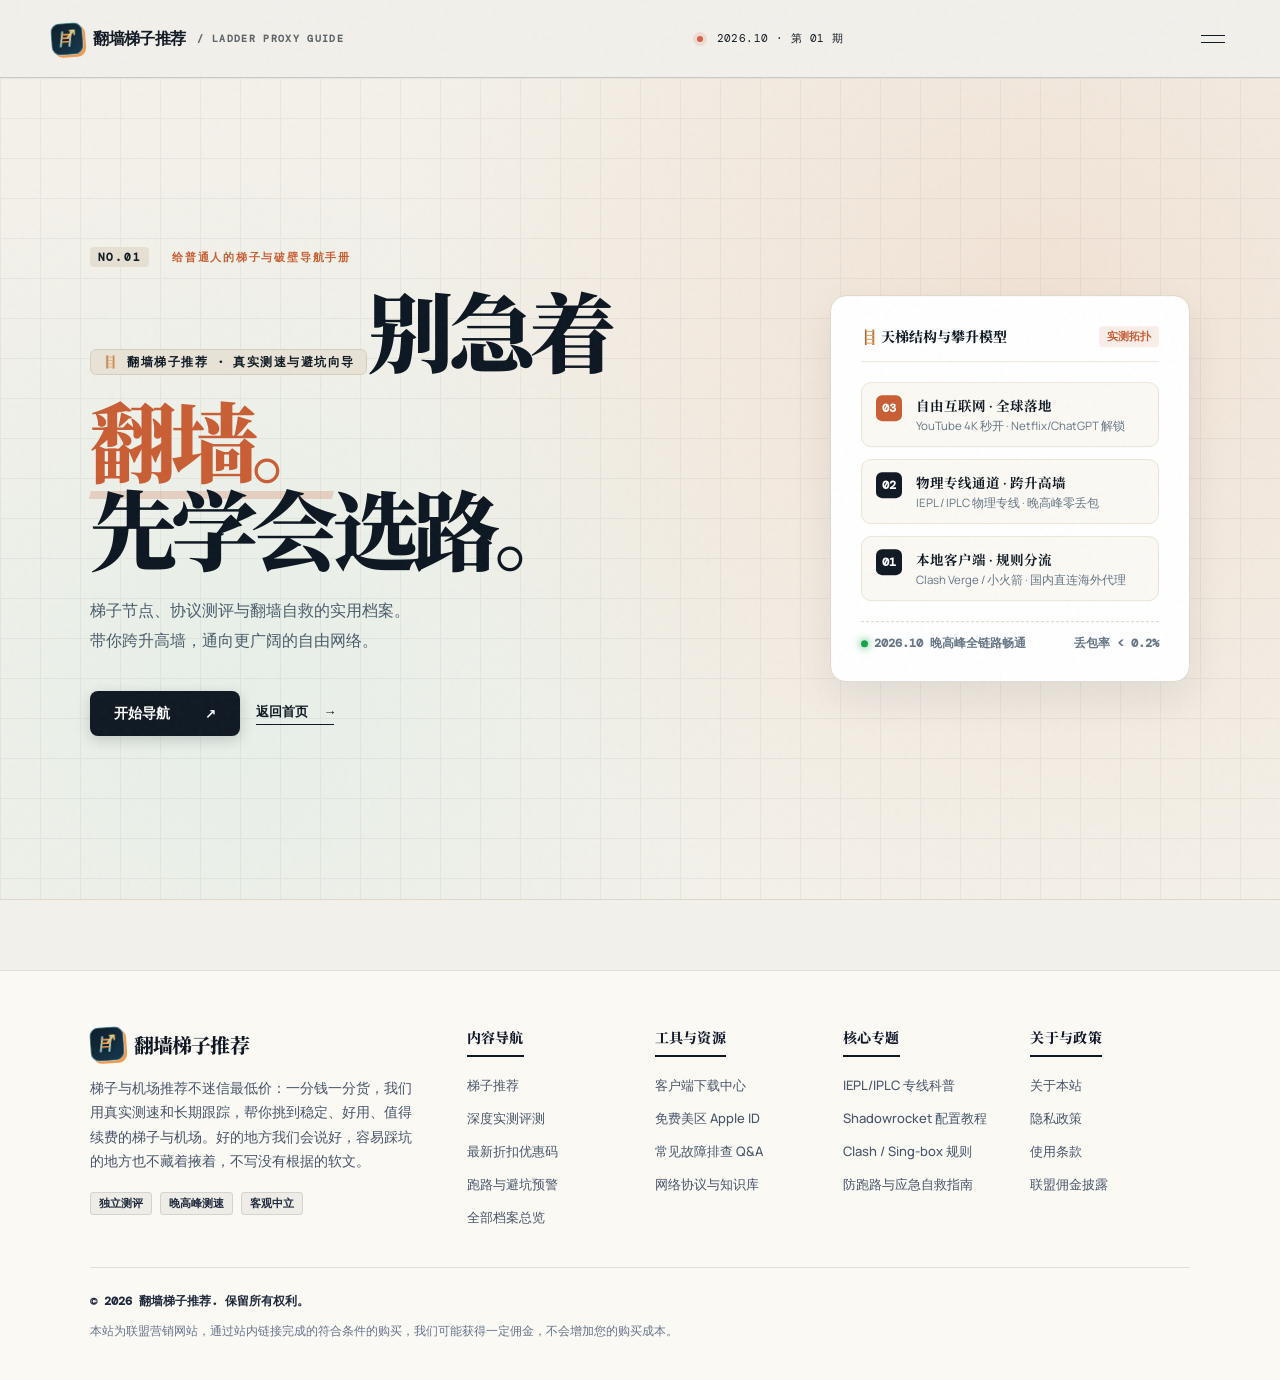
==== index.html @ b4c8fcf7 "feat: 初始化代码并配置域名fqtizituijian.com的robots与sitemap爬虫文件" ====
<!doctype html>
<html lang="zh-CN">
<head>
  <meta charset="UTF-8" />
  <meta name="viewport" content="width=device-width, initial-scale=1.0" />
  <title>2026翻墙梯子推荐 | 最新超稳定科学上网机场工具导航（实时更新）</title>
  <meta name="description" content="面向中文用户的翻墙梯子推荐、网络协议与科学上网工具导航。坚持100%晚高峰实测，提供稳定机场推荐天梯榜、独家7折优惠券、客户端下载与免费美区Apple ID。" />
  <meta name="robots" content="index, follow, max-image-preview:large, max-snippet:-1, max-video-preview:-1" />
  <link rel="canonical" href="https://fqtizituijian.com/" />
  <!-- Open Graph / 社交与爬虫元数据 -->
  <meta property="og:type" content="website" />
  <meta property="og:site_name" content="翻墙梯子推荐" />
  <meta property="og:url" content="https://fqtizituijian.com/" />
  <meta property="og:title" content="2026翻墙梯子推荐 | 最新超稳定科学上网机场工具导航" />
  <meta property="og:description" content="面向中文用户的翻墙梯子推荐、网络协议与科学上网工具导航。100%晚高峰实测，杜绝跑路陷阱。" />
  <meta property="og:image" content="https://fqtizituijian.com/apple-touch-icon.png" />
  <meta name="twitter:card" content="summary" />
  <meta name="twitter:title" content="2026翻墙梯子推荐 | 最新超稳定科学上网机场工具导航" />
  <meta name="twitter:description" content="面向中文用户的翻墙梯子推荐、网络协议与科学上网工具导航。100%晚高峰实测，杜绝跑路陷阱。" />
  <link rel="icon" type="image/x-icon" href="favicon.ico">
  <link rel="icon" type="image/png" sizes="32x32" href="favicon-32x32.png">
  <link rel="icon" type="image/png" sizes="16x16" href="favicon-16x16.png">
  <link rel="icon" type="image/svg+xml" href="favicon.svg">
  <link rel="apple-touch-icon" sizes="180x180" href="apple-touch-icon.png">
  <link rel="preconnect" href="https://fonts.googleapis.com">
  <link rel="preconnect" href="https://fonts.gstatic.com" crossorigin>
  <link href="https://fonts.googleapis.com/css2?family=DM+Mono:wght@400;500&family=Manrope:wght@400;500;600;700;800&family=Noto+Serif+SC:wght@500;600;700;900&display=swap" rel="stylesheet">
  <link rel="stylesheet" href="styles.css" />
  <script type="application/ld+json">
  {
    "@context": "https://schema.org",
    "@type": "WebSite",
    "name": "翻墙梯子推荐",
    "url": "https://fqtizituijian.com/",
    "description": "面向中文用户的翻墙梯子推荐、网络协议与科学上网工具导航。",
    "inLanguage": "zh-CN"
  }
  </script>
</head>
<body class="entry-only">
  <div class="noise"></div>
  <header class="site-header">
    <a class="brand" href="#top" aria-label="翻墙梯子推荐首页"><span class="brand-mark" aria-hidden="true"><svg class="brand-ladder-icon" viewBox="0 0 28 28" fill="none" xmlns="http://www.w3.org/2000/svg"><path d="M8.5 5L5.5 23" stroke="#9de9e0" stroke-width="2.2" stroke-linecap="round"/><path d="M19.5 5L16.5 23" stroke="#9de9e0" stroke-width="2.2" stroke-linecap="round"/><path d="M8 8.5H19" stroke="#f09a54" stroke-width="2.2" stroke-linecap="round"/><path d="M7.2 13H18.2" stroke="#f09a54" stroke-width="2.2" stroke-linecap="round"/><path d="M6.4 17.5H17.4" stroke="#f09a54" stroke-width="2.2" stroke-linecap="round"/><path d="M18 3.5H23.5V9" stroke="#f4d17b" stroke-width="2" stroke-linecap="round" stroke-linejoin="round"/><path d="M23.5 3.5L15 12" stroke="#f4d17b" stroke-width="2" stroke-linecap="round"/></svg></span><span>翻墙梯子推荐</span><small>/ LADDER PROXY GUIDE</small></a>
    <div class="header-meta"><span class="live-dot"></span> 2026.10 · 第 01 期</div>
    <button class="menu-btn" aria-label="打开菜单"><span></span><span></span></button>
  </header>

  <main id="top">
    <section class="hero section-pad">
      <div class="hero-copy">
        <p class="eyebrow"><span>NO.01</span> 给普通人的梯子与破壁导航手册</p>
        <h1>别急着<br><em>翻墙。</em><br>先学会选路。</h1>
        <p class="hero-intro">梯子节点、协议测评与翻墙自救的实用档案。<br>带你跨升高墙，通向更广阔的自由网络。</p>
        <div class="hero-actions"><a class="button button-primary" href="./nav.html">开始导航 <span>↗</span></a><a class="text-link" href="./index.html">返回首页 <span>→</span></a></div>
      </div>
      <div class="hero-ladder-panel" aria-label="梯子攀升层级模型">
        <div class="ladder-panel-header">
          <div class="ladder-panel-title">
            <span>🪜 天梯结构与攀升模型</span>
          </div>
          <span class="ladder-panel-tag">实测拓扑</span>
        </div>
        <div class="ladder-steps-list">
          <div class="ladder-step-item">
            <span class="ladder-step-level">03</span>
            <div class="ladder-step-content">
              <strong>自由互联网 · 全球落地</strong>
              <span>YouTube 4K 秒开 · Netflix/ChatGPT 解锁</span>
            </div>
          </div>
          <div class="ladder-step-item">
            <span class="ladder-step-level">02</span>
            <div class="ladder-step-content">
              <strong>物理专线通道 · 跨升高墙</strong>
              <span>IEPL / IPLC 物理专线 · 晚高峰零丢包</span>
            </div>
          </div>
          <div class="ladder-step-item">
            <span class="ladder-step-level">01</span>
            <div class="ladder-step-content">
              <strong>本地客户端 · 规则分流</strong>
              <span>Clash Verge / 小火箭 · 国内直连海外代理</span>
            </div>
          </div>
        </div>
        <div class="ladder-panel-foot">
          <div><span class="ladder-status-dot"></span>2026.10 晚高峰全链路畅通</div>
          <span>丢包率 &lt; 0.2%</span>
        </div>
      </div>
      <div class="scroll-cue"><span></span> 向下探索</div>
    </section>

    <section class="ticker"><div>机场测评 <b>✳</b> 协议拆解 <b>✳</b> 跑路预警 <b>✳</b> 苹果账号 <b>✳</b> 真实体验优先 <b>✳</b> </div></section>

    <section class="section-pad manifesto" id="manifesto"><div class="section-kicker">/ EDITOR'S NOTE</div><div class="manifesto-grid"><h2>网络世界很大，<br><span>但选择不该靠运气。</span></h2><div><p>这是一个写给普通人的机场与网络工具导航站。我们不贩卖焦虑，也不把“能打开”当成全部答案。</p><p>从晚高峰速度，到流媒体解锁；从付款风险，到服务商的跑路前兆——我们把每一个影响体验的细节，做成你看得懂的判断依据。</p><a class="arrow-link" href="#nav">查看全部栏目 <span>↘</span></a></div></div></section>

    <section class="section-pad nav-section" id="nav"><div class="section-kicker">/ EXPLORE THE FIELD</div><div class="section-heading"><h2>从这里，<br><em>找到你的路。</em></h2><span class="heading-note">六个入口，覆盖从入门到进阶的全部场景。</span></div>
      <div class="nav-grid">
        <a class="nav-card featured" href="airport-recommend.html"><div class="card-top"><span>01 / START HERE</span><span>↗</span></div><h3>梯子<br><strong>推荐</strong></h3><p>把价格、线路、稳定性放在同一张桌上比较。</p><div class="card-foot">本月更新 · 12 家实测</div></a>
        <a class="nav-card orange" href="airport-coupons.html"><div class="card-top"><span>02 / SAVE MONEY</span><span>↗</span></div><h3>机场<br><strong>优惠券</strong></h3><p>新客折扣、长期套餐与限时活动。</p><div class="card-foot">本周新增 · 08 条</div></a>
        <a class="nav-card dark" href="risk-alerts.html"><div class="card-top"><span>03 / WATCH OUT</span><span>↗</span></div><h3>跑路<br><strong>预警</strong></h3><p>防跑路法则、突发应急自救与避坑问答。</p><div class="card-foot">防坑与应急SOP · 18 篇</div></a>
        <a class="nav-card pale" href="knowledge.html"><div class="card-top"><span>04 / KNOWLEDGE</span><span>↗</span></div><h3>知识<br><strong>百科</strong></h3><p>协议解析、SEO/GEO前沿大模型与全球拓扑。</p><div class="card-foot">协议与GEO智库 · 50 篇</div></a>
        <a class="nav-card slim" href="faq.html"><div class="card-top"><span>05 / HELP DESK</span><span>↗</span></div><h3>问题<br><strong>解答</strong></h3><p>连不上、很慢、怎么选客户端？</p><div class="card-foot">常见问题 · 24 条</div></a>
        <a class="nav-card slim green" href="clients.html"><div class="card-top"><span>06 / TOOLKIT</span><span>↗</span></div><h3>客户端下载</h3><p>各平台客户端、配置与使用说明。</p><div class="card-foot">Windows · macOS · iOS · Android</div></a>
        <a class="nav-card slim lavender" href="apple-account.html"><div class="card-top"><span>07 / APPLE ID</span><span>↗</span></div><h3>免费苹果<br><strong>Apple 账号</strong></h3><p>用于下载小火箭等客户端的美区共享凭证。</p><div class="card-foot">10组美区共享 · 登录与下载SOP</div></a>
      </div>
    </section>

    <section class="section-pad quote"><div class="quote-mark">“</div><blockquote>好用的机场不是越贵越好，<br>而是<strong>在你需要的时候，刚好在线。</strong></blockquote><div class="quote-by">— 翻墙梯子推荐编辑部</div></section>
  </main>
  <footer class="site-mega-footer section-pad">
    <div class="footer-top-grid">
      <div class="footer-brand-col">
        <div class="footer-brand">
          <span class="brand-mark" aria-hidden="true"><svg class="brand-ladder-icon" viewBox="0 0 28 28" fill="none" xmlns="http://www.w3.org/2000/svg"><path d="M8.5 5L5.5 23" stroke="#9de9e0" stroke-width="2.2" stroke-linecap="round"/><path d="M19.5 5L16.5 23" stroke="#9de9e0" stroke-width="2.2" stroke-linecap="round"/><path d="M8 8.5H19" stroke="#f09a54" stroke-width="2.2" stroke-linecap="round"/><path d="M7.2 13H18.2" stroke="#f09a54" stroke-width="2.2" stroke-linecap="round"/><path d="M6.4 17.5H17.4" stroke="#f09a54" stroke-width="2.2" stroke-linecap="round"/><path d="M18 3.5H23.5V9" stroke="#f4d17b" stroke-width="2" stroke-linecap="round" stroke-linejoin="round"/><path d="M23.5 3.5L15 12" stroke="#f4d17b" stroke-width="2" stroke-linecap="round"/></svg></span>
          <span class="brand-text">翻墙梯子推荐</span>
        </div>
        <p class="footer-mission">
          梯子与机场推荐不迷信最低价：一分钱一分货，我们用真实测速和长期跟踪，帮你挑到稳定、好用、值得续费的梯子与机场。好的地方我们会说好，容易踩坑的地方也不藏着掖着，不写没有根据的软文。
        </p>
        <div class="footer-tags">
          <span class="ftag">独立测评</span>
          <span class="ftag">晚高峰测速</span>
          <span class="ftag">客观中立</span>
        </div>
      </div>

      <div class="footer-nav-cols">
        <div class="footer-nav-group">
          <h4>内容导航</h4>
          <ul>
            <li><a href="airport-recommend.html">梯子推荐</a></li>
            <li><a href="review.html">深度实测评测</a></li>
            <li><a href="airport-coupons.html">最新折扣优惠码</a></li>
            <li><a href="risk-alerts.html">跑路与避坑预警</a></li>
            <li><a href="nav.html">全部档案总览</a></li>
          </ul>
        </div>

        <div class="footer-nav-group">
          <h4>工具与资源</h4>
          <ul>
            <li><a href="clients.html">客户端下载中心</a></li>
            <li><a href="apple-account.html">免费美区 Apple ID</a></li>
            <li><a href="faq.html">常见故障排查 Q&A</a></li>
            <li><a href="knowledge.html">网络协议与知识库</a></li>
          </ul>
        </div>

        <div class="footer-nav-group">
          <h4>核心专题</h4>
          <ul>
            <li><a href="knowledge.html">IEPL/IPLC 专线科普</a></li>
            <li><a href="knowledge.html">Shadowrocket 配置教程</a></li>
            <li><a href="knowledge.html">Clash / Sing-box 规则</a></li>
            <li><a href="risk-alerts.html">防跑路与应急自救指南</a></li>
          </ul>
        </div>

        <div class="footer-nav-group">
          <h4>关于与政策</h4>
          <ul>
            <li><a href="javascript:void(0)" class="js-open-policy" data-policy="about">关于本站</a></li>
            <li><a href="javascript:void(0)" class="js-open-policy" data-policy="privacy">隐私政策</a></li>
            <li><a href="javascript:void(0)" class="js-open-policy" data-policy="terms">使用条款</a></li>
            <li><a href="javascript:void(0)" class="js-open-policy" data-policy="disclaimer">联盟佣金披露</a></li>
          </ul>
        </div>
      </div>
    </div>

    <div class="footer-bottom-bar">
      <div class="footer-copy">© 2026 翻墙梯子推荐. 保留所有权利。</div>
      <div class="footer-disclaimer">
        本站为联盟营销网站，通过站内链接完成的符合条件的购买，我们可能获得一定佣金，不会增加您的购买成本。
      </div>
    </div>
  </footer>
  <script src="app.js"></script><script src="interactive-cover.js"></script><script src="mega-footer.js"></script>
  <link rel="stylesheet" href="entry-only.css" />
  <link rel="stylesheet" href="motion.css" />
  <link rel="stylesheet" href="brand.css" />
  <link rel="stylesheet" href="interactive-cover.css" />
</body>
</html>
---- styles.css ----
:root{--ink:#101923;--paper:#f2f0eb;--cyan:#9de9e0;--orange:#f09a54;--line:rgba(16,25,35,.18)}*{box-sizing:border-box}html{scroll-behavior:smooth}body{margin:0;background:var(--paper);color:var(--ink);font-family:Manrope,system-ui,sans-serif}.noise{position:fixed;inset:0;pointer-events:none;opacity:.055;z-index:10;background-image:url("data:image/svg+xml,%3Csvg viewBox='0 0 180 180' xmlns='http://www.w3.org/2000/svg'%3E%3Cfilter id='n'%3E%3CfeTurbulence type='fractalNoise' baseFrequency='.9' numOctaves='4' stitchTiles='stitch'/%3E%3C/filter%3E%3Crect width='100%25' height='100%25' filter='url(%23n)' opacity='.55'/%3E%3C/svg%3E")}.section-pad{padding-left:clamp(24px,7vw,116px);padding-right:clamp(24px,7vw,116px)}.site-header{height:78px;display:flex;align-items:center;justify-content:space-between;padding:0 clamp(24px,4vw,64px);border-bottom:1px solid var(--line);position:relative;z-index:2}.brand{display:flex;align-items:baseline;gap:10px;color:var(--ink);text-decoration:none;font-weight:800;letter-spacing:-.04em}.brand-mark{display:grid;place-items:center;width:25px;height:25px;border-radius:50%;background:var(--ink);color:var(--cyan);font-size:16px;font-weight:400}.brand small{font-family:'DM Mono';font-size:9px;letter-spacing:.12em;opacity:.52;font-weight:400}.header-meta{font:11px 'DM Mono';letter-spacing:.04em}.live-dot{display:inline-block;width:6px;height:6px;background:#d65f45;border-radius:50%;margin-right:6px;box-shadow:0 0 0 4px #d65f4522}.menu-btn{background:none;border:0;width:32px;display:grid;gap:6px;padding:4px}.menu-btn span{height:1px;background:var(--ink);display:block}.hero{min-height:650px;height:calc(100vh - 78px);max-height:850px;display:flex;align-items:center;position:relative;overflow:hidden;background:radial-gradient(circle at 82% 28%, rgba(224, 126, 68, 0.12) 0%, rgba(244, 241, 234, 0) 55%), #f4f1ea;color:#0f1923;border-bottom:1.5px solid #ded8cb}#network-canvas,.hero-art{display:none!important}.hero:after{content:"";position:absolute;inset:0;opacity:.4;background:linear-gradient(90deg,#07111f 0%,transparent 48%),repeating-linear-gradient(135deg,transparent 0 90px,#1e5467 91px 92px,transparent 93px 180px)}.hero-copy{position:relative;z-index:1;max-width:610px}.eyebrow{font:11px 'DM Mono';letter-spacing:.13em;color:var(--cyan);text-transform:uppercase}.eyebrow span{margin-right:18px;color:#f4a45c}.hero h1{font:900 clamp(54px,8vw,112px)/.92 'Noto Serif SC',serif;letter-spacing:-.08em;margin:34px 0 28px}.hero h1 em{font-style:normal;color:var(--cyan);position:relative}.hero h1 em:after{content:"";height:8px;background:var(--orange);position:absolute;bottom:-2px;left:3px;right:0;z-index:-1;transform:skewX(-18deg)}.hero-intro{color:#a6b9c0;line-height:1.9;font-size:15px}.hero-actions{display:flex;gap:28px;align-items:center;margin-top:40px}.button{padding:14px 19px;text-decoration:none;font-weight:700;font-size:13px}.button-primary{background:var(--cyan);color:var(--ink)}.button-primary span{margin-left:22px}.text-link{color:#e5efeb;text-decoration:none;font-size:12px;border-bottom:1px solid #8da9ab;padding-bottom:4px}.text-link span{margin-left:10px}.hero-art{position:absolute;inset:0;z-index:0;opacity:.85}.orbit{position:absolute;border:1px solid rgba(157,233,224,.25);border-radius:50%;transform:rotate(-20deg)}.orbit-a{width:800px;height:390px;right:-60px;top:20%}.orbit-b{width:640px;height:270px;right:40px;top:34%;border-color:rgba(240,154,84,.28)}.route{position:absolute;height:1px;background:linear-gradient(90deg,transparent,var(--cyan));transform-origin:left}.route-a{width:500px;right:12%;top:42%;transform:rotate(-20deg)}.route-b{width:370px;right:4%;top:66%;transform:rotate(25deg)}.route-c{width:280px;right:27%;top:29%;transform:rotate(48deg);background:linear-gradient(90deg,transparent,var(--orange))}.node{position:absolute;width:8px;height:8px;border-radius:50%;background:var(--cyan);box-shadow:0 0 0 7px #9de9e033,0 0 22px #9de9e0}.n1{right:24%;top:32%}.n2{right:12%;top:61%;background:var(--orange);box-shadow:0 0 0 7px #f09a5433,0 0 22px #f09a54}.n3{right:43%;top:47%}.n4{right:31%;top:75%;width:4px;height:4px}.art-label{position:absolute;font:9px 'DM Mono';color:#9dbcc0;letter-spacing:.12em}.label-a{right:21%;top:24%}.label-b{right:10%;top:67%;color:var(--orange)}.compass{position:absolute;right:7%;top:21%;font:10px 'DM Mono';line-height:1.6;text-align:center;color:#85a8af}.compass i{font-style:normal;color:var(--orange)}.compass b{font-size:20px;font-weight:400}.scroll-cue{position:absolute;bottom:32px;left:clamp(24px,7vw,116px);font:10px 'DM Mono';color:#8da9ab;z-index:2;display:flex;align-items:center;gap:12px}.scroll-cue span{width:28px;height:1px;background:#8da9ab}.ticker{overflow:hidden;background:var(--orange);font:11px 'DM Mono';letter-spacing:.14em;white-space:nowrap}.ticker div{padding:13px 0;animation:marquee 24s linear infinite;width:max-content}.ticker b{margin:0 26px;color:var(--ink)}@keyframes marquee{to{transform:translateX(-50%)}}.manifesto{padding-top:120px;padding-bottom:130px}.section-kicker{font:10px 'DM Mono';letter-spacing:.16em;color:#657779;margin-bottom:34px}.manifesto-grid{display:grid;grid-template-columns:1.1fr .75fr;gap:12vw}.manifesto h2,.section-heading h2{font:600 clamp(37px,5vw,66px)/1.15 'Noto Serif SC';letter-spacing:-.07em;margin:0}.manifesto h2 span,.section-heading em{font-style:normal;color:#799799}.manifesto-grid p{line-height:1.9;color:#56666b;font-size:14px;margin:0 0 18px}.arrow-link{display:inline-block;margin-top:15px;color:var(--ink);font:700 12px 'DM Mono';text-decoration:none;border-bottom:1px solid var(--ink);padding-bottom:7px}.arrow-link span{margin-left:30px;color:#d16f3e}.nav-section{background:#e5e3dc;padding-top:100px;padding-bottom:120px}.section-heading{display:flex;align-items:flex-end;justify-content:space-between;margin-bottom:55px}.heading-note{font:12px 'DM Mono';color:#687477;padding-bottom:8px}.nav-grid{display:grid;grid-template-columns:repeat(6,1fr);gap:13px}.nav-card{min-height:295px;padding:22px 21px 20px;background:#c0ece5;text-decoration:none;color:var(--ink);display:flex;flex-direction:column;transition:transform .25s,box-shadow .25s}.nav-card:hover{transform:translateY(-6px);box-shadow:0 14px 30px #172e391c}.nav-card.featured{grid-column:span 2;background:#a9e4db}.nav-card.orange{grid-column:span 2;background:#f0a267}.nav-card.dark{grid-column:span 2;background:#142936;color:#e8f5f1}.nav-card.pale{grid-column:span 3;background:#f2eee7}.nav-card.slim{grid-column:span 1;min-height:270px}.nav-card.green{background:#c9dfbf}.nav-card.lavender{background:#cbc8df}.card-top{display:flex;justify-content:space-between;font:9px 'DM Mono';letter-spacing:.09em;opacity:.66}.nav-card h3{font:700 37px/.98 'Noto Serif SC';letter-spacing:-.09em;margin:37px 0 14px}.nav-card h3 strong{font-weight:900}.nav-card p{font-size:12px;line-height:1.7;max-width:190px;margin:0}.card-foot{font:10px 'DM Mono';margin-top:auto;opacity:.62}.quote{padding-top:130px;padding-bottom:120px;text-align:center;background:#101923;color:#eaf4ee}.quote-mark{font:100px/0.6 'Noto Serif SC';color:var(--orange);height:60px}.quote blockquote{font:600 clamp(30px,4.7vw,65px)/1.25 'Noto Serif SC';letter-spacing:-.07em;margin:30px 0}.quote blockquote strong{color:var(--cyan);font-weight:600}.quote-by{font:10px 'DM Mono';color:#89a0a3;letter-spacing:.12em}.site-footer{background:#101923;color:#819195;border-top:1px solid #36505b;display:flex;justify-content:space-between;align-items:center;padding-top:24px;padding-bottom:24px;font:10px 'DM Mono'}.site-footer .brand{color:#e7f0eb}.site-footer .brand small{display:none}@media(max-width:800px){.header-meta{display:none}.hero{height:720px;align-items:flex-start;padding-top:90px}.hero h1{font-size:65px}.hero-art{opacity:.4}.manifesto-grid,.section-heading{display:block}.heading-note{display:block;margin-top:20px}.nav-grid{grid-template-columns:repeat(2,1fr)}.nav-card,.nav-card.featured,.nav-card.orange,.nav-card.dark,.nav-card.pale,.nav-card.slim{grid-column:span 1;min-height:250px}.nav-card h3{font-size:31px}.site-footer{gap:15px;flex-wrap:wrap}}
---- entry-only.css ----
/* 入口页模式：隐藏截图 2 中的正文，仅保留可返回首页的封面 */
body.entry-only .ticker,
body.entry-only #manifesto,
body.entry-only #nav,
body.entry-only .quote,
body.entry-only .site-footer { display:none !important; }
body.entry-only .hero { min-height:calc(100vh - 78px); height:calc(100vh - 78px); }
body.entry-only .scroll-cue { display:none; }
---- motion.css ----
/* 封面动态层：轻微、持续，不影响文字阅读 */
.hero:after,.nav-cover:after{background-size:220px 220px;animation:fieldDrift 26s linear infinite}
.hero-art{animation:artFloat 12s ease-in-out infinite alternate}
.orbit-a{animation:orbitPulse 9s ease-in-out infinite alternate}
.orbit-b{animation:orbitPulse 13s ease-in-out infinite alternate-reverse}
.route-a{animation:routeSweep 8s ease-in-out infinite alternate}
.route-b{animation:routeSweep 11s ease-in-out infinite alternate-reverse}
.route-c{animation:routeSweep 7s ease-in-out infinite alternate}
.node{animation:nodeBreath 2.8s ease-in-out infinite}
.n2{animation-delay:.8s}.n3{animation-delay:1.5s}.n4{animation-delay:2.1s}
.compass{animation:compassFloat 6s ease-in-out infinite}
.hero h1{animation:titleIn .9s cubic-bezier(.2,.7,.2,1) both}
.hero-intro{animation:titleIn 1s .12s cubic-bezier(.2,.7,.2,1) both}
.hero-actions{animation:titleIn 1s .22s cubic-bezier(.2,.7,.2,1) both}
@keyframes fieldDrift{from{background-position:0 0}to{background-position:220px 110px}}
@keyframes artFloat{from{transform:translate3d(0,0,0) scale(1)}to{transform:translate3d(-12px,8px,0) scale(1.015)}}
@keyframes orbitPulse{from{transform:rotate(-20deg) scale(1);opacity:.45}to{transform:rotate(-14deg) scale(1.06);opacity:.9}}
@keyframes routeSweep{from{opacity:.35;filter:brightness(.8)}to{opacity:1;filter:brightness(1.5)}}
@keyframes nodeBreath{0%,100%{transform:scale(.78);opacity:.55}50%{transform:scale(1.35);opacity:1}}
@keyframes compassFloat{0%,100%{transform:translateY(0) rotate(0)}50%{transform:translateY(-8px) rotate(3deg)}}
@keyframes titleIn{from{opacity:0;transform:translateY(14px)}to{opacity:1;transform:translateY(0)}}
@media (prefers-reduced-motion:reduce){.hero:after,.nav-cover:after,.hero-art,.orbit-a,.orbit-b,.route-a,.route-b,.route-c,.node,.compass,.hero h1,.hero-intro,.hero-actions{animation:none!important}}
---- brand.css ----
/* ============================================================
   全新品牌标识系统 (Brand Logo & Ladder Mark)
   ============================================================ */
.brand {
  display: inline-flex !important;
  align-items: center !important;
  gap: 10px !important;
  text-decoration: none !important;
}

.brand-mark {
  display: inline-flex !important;
  align-items: center !important;
  justify-content: center !important;
  width: 32px !important;
  height: 32px !important;
  border-radius: 9px !important;
  background: linear-gradient(145deg, #0d1e2b 0%, #17384e 100%) !important;
  border: 1.2px solid rgba(157, 233, 224, 0.45) !important;
  box-shadow: 2.5px 2.5px 0 #f09a54 !important;
  transform: rotate(-4deg) !important;
  transition: all 0.25s cubic-bezier(0.16, 1, 0.3, 1) !important;
  flex-shrink: 0 !important;
  box-sizing: border-box !important;
  overflow: visible !important;
}

.brand:hover .brand-mark {
  transform: rotate(0deg) scale(1.08) !important;
  box-shadow: 3.5px 3.5px 0 var(--cyan) !important;
  border-color: var(--cyan) !important;
}

.brand-ladder-icon {
  display: block !important;
  width: 22px !important;
  height: 22px !important;
  filter: drop-shadow(0 1px 2px rgba(0,0,0,0.4)) !important;
}

.brand span:not(.brand-mark) {
  font-weight: 800 !important;
  letter-spacing: -0.04em !important;
  color: inherit !important;
}

.brand small {
  font-family: 'DM Mono', monospace !important;
  font-size: 9.5px !important;
  letter-spacing: 0.14em !important;
  opacity: 0.65 !important;
  font-weight: 600 !important;
  text-transform: uppercase !important;
  margin-left: 2px !important;
}

/* ============================================================
   大站多栏专业页脚 (Mega Footer System)
   ============================================================ */
.site-mega-footer {
  background: #fbf9f4 !important;
  border-top: 1.5px solid #e2e0d8 !important;
  padding-top: 56px !important;
  padding-bottom: 40px !important;
  color: #101923 !important;
  margin-top: 70px !important;
  position: relative !important;
  z-index: 2 !important;
}

.footer-top-grid {
  display: grid;
  grid-template-columns: 1.25fr 2.75fr;
  gap: 48px;
  margin-bottom: 40px;
}

.footer-brand-col {
  display: flex;
  flex-direction: column;
  gap: 15px;
}

.footer-brand {
  display: flex;
  align-items: center;
  gap: 10px;
}

.footer-brand .brand-mark {
  width: 34px !important;
  height: 34px !important;
  border-radius: 9px !important;
}

.footer-brand .brand-text {
  font: 800 20px 'Noto Serif SC', 'Manrope', serif;
  letter-spacing: -0.04em;
  color: #101923;
}

.footer-mission {
  font-size: 13.5px;
  line-height: 1.8;
  color: #475569;
  margin: 0;
  max-width: 420px;
}

.footer-tags {
  display: flex;
  flex-wrap: wrap;
  gap: 8px;
  margin-top: 4px;
}

.footer-tags .ftag {
  font: 700 11px 'DM Mono', monospace;
  background: #edece6;
  color: #1e293b;
  border: 1px solid #d5d3cb;
  padding: 3px 8px;
  border-radius: 3px;
}

.footer-nav-cols {
  display: grid;
  grid-template-columns: repeat(4, 1fr);
  gap: 28px;
}

.footer-nav-group h4 {
  font: 800 14px 'Manrope', 'Noto Serif SC', sans-serif;
  color: #0f172a;
  margin: 0 0 16px;
  letter-spacing: 0.02em;
  position: relative;
  padding-bottom: 8px;
  border-bottom: 2px solid #101923;
  width: fit-content;
}

.footer-nav-group ul {
  list-style: none;
  padding: 0;
  margin: 0;
  display: flex;
  flex-direction: column;
  gap: 11px;
}

.footer-nav-group ul li a {
  font-size: 13px;
  color: #475569;
  text-decoration: none;
  transition: all 0.2s ease;
  display: inline-flex;
  align-items: center;
  font-weight: 500;
  cursor: pointer;
}

.footer-nav-group ul li a:hover {
  color: #e87333;
  transform: translateX(4px);
}

.footer-bottom-bar {
  border-top: 1px solid #e2e0d8;
  padding-top: 24px;
  display: flex;
  flex-direction: column;
  gap: 10px;
  font-size: 12px;
  color: #64748b;
  line-height: 1.6;
}

.footer-copy {
  font-weight: 700;
  color: #1e293b;
  font-family: 'DM Mono', monospace;
}

.footer-disclaimer {
  color: #64748b;
  max-width: 960px;
}

/* 政策/关于模态弹窗 */
.policy-modal-overlay {
  position: fixed;
  inset: 0;
  background: rgba(16, 25, 35, 0.72);
  backdrop-filter: blur(8px);
  z-index: 9999;
  display: flex;
  align-items: center;
  justify-content: center;
  padding: 20px;
  opacity: 0;
  pointer-events: none;
  transition: opacity 0.25s ease;
}
.policy-modal-overlay.active {
  opacity: 1;
  pointer-events: auto;
}
.policy-modal-card {
  background: #ffffff;
  border: 1.5px solid #e2e8f0;
  border-radius: 14px;
  max-width: 580px;
  width: 100%;
  padding: 32px;
  box-shadow: 0 20px 50px rgba(0, 0, 0, 0.3);
  position: relative;
  transform: translateY(16px);
  transition: transform 0.25s cubic-bezier(0.16, 1, 0.3, 1);
  max-height: 85vh;
  overflow-y: auto;
}
.policy-modal-overlay.active .policy-modal-card {
  transform: translateY(0);
}
.policy-modal-close {
  position: absolute;
  top: 18px;
  right: 18px;
  background: #f1f5f9;
  border: none;
  width: 32px;
  height: 32px;
  border-radius: 50%;
  font-size: 16px;
  color: #64748b;
  cursor: pointer;
  display: grid;
  place-items: center;
  transition: all 0.2s;
}
.policy-modal-close:hover {
  background: #e2e8f0;
  color: #0f172a;
}
.policy-modal-card h3 {
  font: 800 20px 'Noto Serif SC', serif;
  color: #0f172a;
  margin: 0 0 16px;
}
.policy-modal-card p {
  font-size: 14px;
  line-height: 1.75;
  color: #475569;
  margin: 0 0 14px;
}
.policy-modal-card ul {
  padding-left: 20px;
  color: #475569;
  font-size: 13.5px;
  line-height: 1.8;
  margin-bottom: 16px;
}

@media(max-width: 900px) {
  .footer-top-grid {
    grid-template-columns: 1fr;
    gap: 36px;
  }
  .footer-nav-cols {
    grid-template-columns: repeat(2, 1fr);
    gap: 24px;
  }
}
@media(max-width: 540px) {
  .footer-nav-cols {
    grid-template-columns: 1fr;
  }
}
---- interactive-cover.css ----
/* ============================================================
   全新人文雅致暖纸风首屏 (Warm Editorial & Humanist Ladder Hero)
   彻底告别 AI 模板感与荧光粒子，回归高端杂志排版与建筑几何美学
   ============================================================ */

.hero {
  min-height: 680px;
  height: calc(100vh - 78px);
  max-height: 840px;
  background: 
    radial-gradient(circle at 82% 28%, rgba(224, 126, 68, 0.12) 0%, rgba(244, 241, 234, 0) 55%),
    radial-gradient(circle at 18% 75%, rgba(157, 233, 224, 0.15) 0%, rgba(244, 241, 234, 0) 45%),
    #f4f1ea !important;
  color: #0f1923 !important;
  border-bottom: 1.5px solid #ded8cb;
  cursor: default !important;
  position: relative;
  overflow: hidden;
}

/* 消除所有荧光 AI 网格覆盖层 */
.hero:after {
  content: "";
  position: absolute;
  inset: 0;
  opacity: 0.045 !important;
  background-image: 
    linear-gradient(#0f1923 1px, transparent 1px),
    linear-gradient(90deg, #0f1923 1px, transparent 1px) !important;
  background-size: 40px 40px !important;
  pointer-events: none;
}

/* 隐藏有 AI 模板感的粒子画布与科幻雷达圈 */
#network-canvas {
  display: none !important;
}
.hero-art {
  display: none !important;
}

/* 移除底部伪造的科幻提示框 */
.hero:before {
  display: none !important;
}

/* 文案与排版：经典深墨色与暖陶土色 */
.hero-copy {
  z-index: 2;
  position: relative;
  max-width: 620px;
}

.eyebrow {
  font: 700 11px/1 'DM Mono', monospace !important;
  letter-spacing: .16em !important;
  color: #c95e34 !important;
  text-transform: uppercase !important;
  margin-bottom: 18px !important;
}
.eyebrow span {
  color: #101923 !important;
  margin-right: 14px !important;
  background: #e6e0d3;
  padding: 3px 8px;
  border-radius: 4px;
}

.hero h1 {
  font: 900 clamp(48px, 6.8vw, 92px)/1.02 'Noto Serif SC', serif !important;
  letter-spacing: -.07em !important;
  color: #0d1722 !important;
  margin: 22px 0 24px !important;
  text-shadow: none !important;
}

.hero h1:before {
  content: '🪜 翻墙梯子推荐 · 真实测速与避坑向导' !important;
  display: inline-flex !important;
  align-items: center !important;
  font: 700 12px/1 'DM Mono', monospace !important;
  letter-spacing: .12em !important;
  color: #0f1923 !important;
  margin-bottom: 20px !important;
  padding: 6px 12px !important;
  background: #e8e3d6 !important;
  border: 1px solid #d5cec0 !important;
  border-radius: 6px !important;
  box-shadow: none !important;
}

.hero h1 em {
  font-style: normal !important;
  color: #c95e34 !important;
  position: relative !important;
  text-shadow: none !important;
}

.hero h1 em:after {
  content: "" !important;
  position: absolute !important;
  bottom: 2px !important;
  left: 0 !important;
  right: 0 !important;
  height: 8px !important;
  background: rgba(201, 94, 52, 0.22) !important;
  z-index: -1 !important;
  transform: skewX(-14deg) !important;
}

.hero-intro {
  color: #495c6b !important;
  font-size: 16px !important;
  line-height: 1.85 !important;
  max-width: 480px !important;
  text-shadow: none !important;
}

/* 按钮设计：沉稳厚重的墨黑与纸张暖灰 */
.hero-actions {
  display: flex;
  gap: 16px;
  align-items: center;
  margin-top: 36px;
}

.button-primary {
  background: #101923 !important;
  color: #ffffff !important;
  padding: 13px 24px !important;
  border-radius: 8px !important;
  font-weight: 700 !important;
  font-size: 13.5px !important;
  letter-spacing: 0.02em !important;
  box-shadow: 0 4px 14px rgba(16, 25, 35, 0.18) !important;
  transition: all 0.2s cubic-bezier(0.16, 1, 0.3, 1) !important;
  display: inline-flex;
  align-items: center;
  gap: 12px;
}
.button-primary:hover {
  background: #c95e34 !important;
  transform: translateY(-2px) !important;
  box-shadow: 0 8px 22px rgba(201, 94, 52, 0.32) !important;
}

.text-link {
  color: #0f1923 !important;
  font: 700 13px 'DM Mono', monospace !important;
  text-decoration: none !important;
  border-bottom: 1.5px solid #0f1923 !important;
  padding-bottom: 3px !important;
  transition: all 0.2s ease !important;
}
.text-link:hover {
  color: #c95e34 !important;
  border-color: #c95e34 !important;
}

/* 右侧：纯手工排版的梯级天梯建筑展板（非 AI 生图，100% 现代人文设计） */
.hero-ladder-panel {
  position: absolute;
  right: clamp(24px, 7vw, 116px);
  top: 50%;
  transform: translateY(-50%);
  width: 360px;
  background: #ffffff;
  border: 1.5px solid #ded8cb;
  border-radius: 16px;
  padding: 30px;
  box-shadow: 0 16px 40px rgba(16, 25, 35, 0.08);
  z-index: 2;
}

.ladder-panel-header {
  display: flex;
  justify-content: space-between;
  align-items: center;
  margin-bottom: 20px;
  padding-bottom: 14px;
  border-bottom: 1px solid #ede8dc;
}
.ladder-panel-title {
  font: 800 14px 'Noto Serif SC', serif;
  color: #0f1923;
  display: flex;
  align-items: center;
  gap: 8px;
}
.ladder-panel-tag {
  font: 700 11px 'DM Mono', monospace;
  color: #c95e34;
  background: rgba(201, 94, 52, 0.1);
  padding: 3px 8px;
  border-radius: 4px;
}

.ladder-steps-list {
  display: flex;
  flex-direction: column;
  gap: 12px;
}
.ladder-step-item {
  display: flex;
  align-items: flex-start;
  gap: 14px;
  padding: 12px 14px;
  background: #fbf9f4;
  border: 1px solid #eae5d8;
  border-radius: 10px;
  transition: all 0.2s ease;
}
.ladder-step-item:hover {
  background: #ffffff;
  border-color: #c95e34;
  transform: translateX(-4px);
}
.ladder-step-level {
  font: 800 12px 'DM Mono', monospace;
  color: #ffffff;
  background: #101923;
  width: 26px;
  height: 26px;
  border-radius: 6px;
  display: grid;
  place-items: center;
  flex-shrink: 0;
}
.ladder-step-item:first-child .ladder-step-level {
  background: #c95e34;
}
.ladder-step-content strong {
  display: block;
  font: 700 13.5px 'Manrope', 'Noto Serif SC', sans-serif;
  color: #0f1923;
  margin-bottom: 2px;
}
.ladder-step-content span {
  font-size: 11.5px;
  color: #647585;
  line-height: 1.5;
  display: block;
}

.ladder-panel-foot {
  margin-top: 20px;
  padding-top: 14px;
  border-top: 1px dashed #ded8cb;
  display: flex;
  justify-content: space-between;
  align-items: center;
  font: 700 11.5px 'DM Mono', monospace;
  color: #647585;
}
.ladder-status-dot {
  display: inline-block;
  width: 7px;
  height: 7px;
  background: #16a34a;
  border-radius: 50%;
  box-shadow: 0 0 8px #16a34a;
  margin-right: 6px;
}

/* 响应式断点 */
@media(max-width: 980px) {
  .hero-ladder-panel {
    display: none;
  }
}
@media(max-width: 800px) {
  .hero {
    min-height: 580px;
    height: auto;
    padding-top: 60px;
    padding-bottom: 70px;
  }
  .hero-copy {
    max-width: 100%;
  }
}
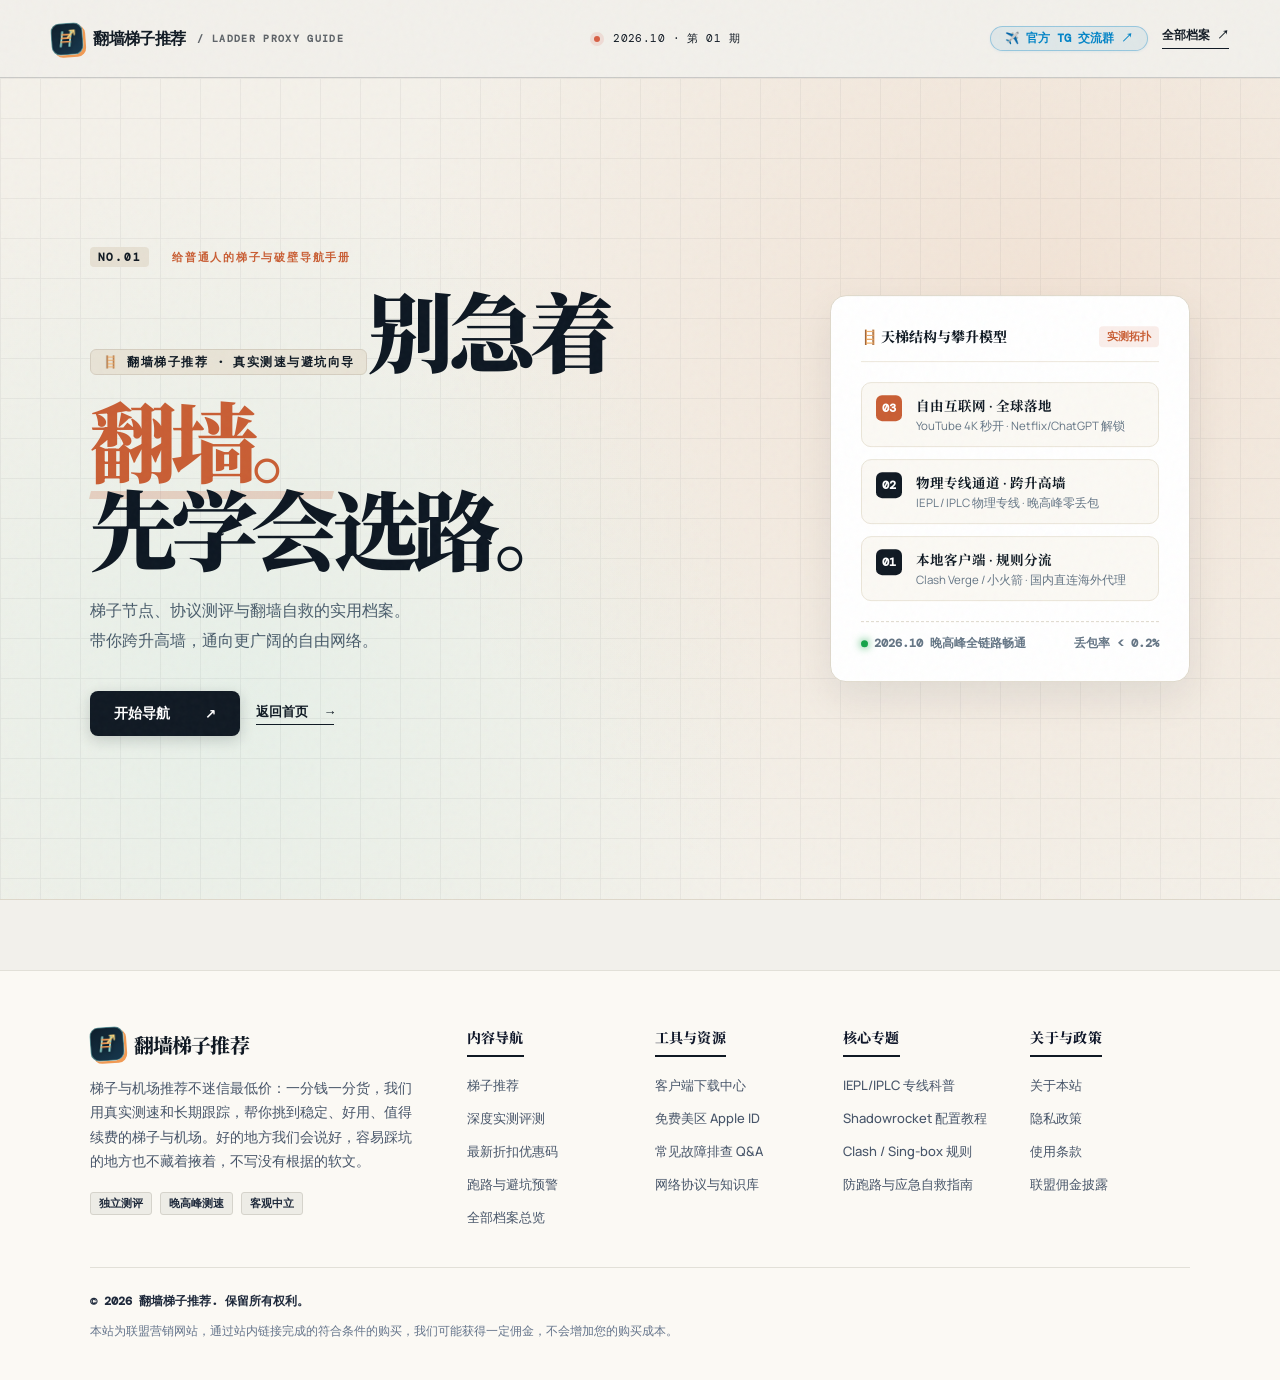
==== commit 3359343c: "feat: 新增25篇流媒体与AI深度研报、优化知识库专栏分类及完成全站死链与路由审计" ====
--- a/index.html
+++ b/index.html
@@ -42,7 +42,10 @@
   <header class="site-header">
     <a class="brand" href="#top" aria-label="翻墙梯子推荐首页"><span class="brand-mark" aria-hidden="true"><svg class="brand-ladder-icon" viewBox="0 0 28 28" fill="none" xmlns="http://www.w3.org/2000/svg"><path d="M8.5 5L5.5 23" stroke="#9de9e0" stroke-width="2.2" stroke-linecap="round"/><path d="M19.5 5L16.5 23" stroke="#9de9e0" stroke-width="2.2" stroke-linecap="round"/><path d="M8 8.5H19" stroke="#f09a54" stroke-width="2.2" stroke-linecap="round"/><path d="M7.2 13H18.2" stroke="#f09a54" stroke-width="2.2" stroke-linecap="round"/><path d="M6.4 17.5H17.4" stroke="#f09a54" stroke-width="2.2" stroke-linecap="round"/><path d="M18 3.5H23.5V9" stroke="#f4d17b" stroke-width="2" stroke-linecap="round" stroke-linejoin="round"/><path d="M23.5 3.5L15 12" stroke="#f4d17b" stroke-width="2" stroke-linecap="round"/></svg></span><span>翻墙梯子推荐</span><small>/ LADDER PROXY GUIDE</small></a>
     <div class="header-meta"><span class="live-dot"></span> 2026.10 · 第 01 期</div>
-    <button class="menu-btn" aria-label="打开菜单"><span></span><span></span></button>
+    <div class="site-header-actions">
+      <a class="tg-header-badge" href="https://t.me/shandianjiaoliu" target="_blank" rel="noopener noreferrer">✈️ 官方 TG 交流群 ↗</a>
+      <a class="back-home" href="nav.html">全部档案 ↗</a>
+    </div>
   </header>
 
   <main id="top">
--- a/styles.css
+++ b/styles.css
@@ -1 +1 @@
-:root{--ink:#101923;--paper:#f2f0eb;--cyan:#9de9e0;--orange:#f09a54;--line:rgba(16,25,35,.18)}*{box-sizing:border-box}html{scroll-behavior:smooth}body{margin:0;background:var(--paper);color:var(--ink);font-family:Manrope,system-ui,sans-serif}.noise{position:fixed;inset:0;pointer-events:none;opacity:.055;z-index:10;background-image:url("data:image/svg+xml,%3Csvg viewBox='0 0 180 180' xmlns='http://www.w3.org/2000/svg'%3E%3Cfilter id='n'%3E%3CfeTurbulence type='fractalNoise' baseFrequency='.9' numOctaves='4' stitchTiles='stitch'/%3E%3C/filter%3E%3Crect width='100%25' height='100%25' filter='url(%23n)' opacity='.55'/%3E%3C/svg%3E")}.section-pad{padding-left:clamp(24px,7vw,116px);padding-right:clamp(24px,7vw,116px)}.site-header{height:78px;display:flex;align-items:center;justify-content:space-between;padding:0 clamp(24px,4vw,64px);border-bottom:1px solid var(--line);position:relative;z-index:2}.brand{display:flex;align-items:baseline;gap:10px;color:var(--ink);text-decoration:none;font-weight:800;letter-spacing:-.04em}.brand-mark{display:grid;place-items:center;width:25px;height:25px;border-radius:50%;background:var(--ink);color:var(--cyan);font-size:16px;font-weight:400}.brand small{font-family:'DM Mono';font-size:9px;letter-spacing:.12em;opacity:.52;font-weight:400}.header-meta{font:11px 'DM Mono';letter-spacing:.04em}.live-dot{display:inline-block;width:6px;height:6px;background:#d65f45;border-radius:50%;margin-right:6px;box-shadow:0 0 0 4px #d65f4522}.menu-btn{background:none;border:0;width:32px;display:grid;gap:6px;padding:4px}.menu-btn span{height:1px;background:var(--ink);display:block}.hero{min-height:650px;height:calc(100vh - 78px);max-height:850px;display:flex;align-items:center;position:relative;overflow:hidden;background:radial-gradient(circle at 82% 28%, rgba(224, 126, 68, 0.12) 0%, rgba(244, 241, 234, 0) 55%), #f4f1ea;color:#0f1923;border-bottom:1.5px solid #ded8cb}#network-canvas,.hero-art{display:none!important}.hero:after{content:"";position:absolute;inset:0;opacity:.4;background:linear-gradient(90deg,#07111f 0%,transparent 48%),repeating-linear-gradient(135deg,transparent 0 90px,#1e5467 91px 92px,transparent 93px 180px)}.hero-copy{position:relative;z-index:1;max-width:610px}.eyebrow{font:11px 'DM Mono';letter-spacing:.13em;color:var(--cyan);text-transform:uppercase}.eyebrow span{margin-right:18px;color:#f4a45c}.hero h1{font:900 clamp(54px,8vw,112px)/.92 'Noto Serif SC',serif;letter-spacing:-.08em;margin:34px 0 28px}.hero h1 em{font-style:normal;color:var(--cyan);position:relative}.hero h1 em:after{content:"";height:8px;background:var(--orange);position:absolute;bottom:-2px;left:3px;right:0;z-index:-1;transform:skewX(-18deg)}.hero-intro{color:#a6b9c0;line-height:1.9;font-size:15px}.hero-actions{display:flex;gap:28px;align-items:center;margin-top:40px}.button{padding:14px 19px;text-decoration:none;font-weight:700;font-size:13px}.button-primary{background:var(--cyan);color:var(--ink)}.button-primary span{margin-left:22px}.text-link{color:#e5efeb;text-decoration:none;font-size:12px;border-bottom:1px solid #8da9ab;padding-bottom:4px}.text-link span{margin-left:10px}.hero-art{position:absolute;inset:0;z-index:0;opacity:.85}.orbit{position:absolute;border:1px solid rgba(157,233,224,.25);border-radius:50%;transform:rotate(-20deg)}.orbit-a{width:800px;height:390px;right:-60px;top:20%}.orbit-b{width:640px;height:270px;right:40px;top:34%;border-color:rgba(240,154,84,.28)}.route{position:absolute;height:1px;background:linear-gradient(90deg,transparent,var(--cyan));transform-origin:left}.route-a{width:500px;right:12%;top:42%;transform:rotate(-20deg)}.route-b{width:370px;right:4%;top:66%;transform:rotate(25deg)}.route-c{width:280px;right:27%;top:29%;transform:rotate(48deg);background:linear-gradient(90deg,transparent,var(--orange))}.node{position:absolute;width:8px;height:8px;border-radius:50%;background:var(--cyan);box-shadow:0 0 0 7px #9de9e033,0 0 22px #9de9e0}.n1{right:24%;top:32%}.n2{right:12%;top:61%;background:var(--orange);box-shadow:0 0 0 7px #f09a5433,0 0 22px #f09a54}.n3{right:43%;top:47%}.n4{right:31%;top:75%;width:4px;height:4px}.art-label{position:absolute;font:9px 'DM Mono';color:#9dbcc0;letter-spacing:.12em}.label-a{right:21%;top:24%}.label-b{right:10%;top:67%;color:var(--orange)}.compass{position:absolute;right:7%;top:21%;font:10px 'DM Mono';line-height:1.6;text-align:center;color:#85a8af}.compass i{font-style:normal;color:var(--orange)}.compass b{font-size:20px;font-weight:400}.scroll-cue{position:absolute;bottom:32px;left:clamp(24px,7vw,116px);font:10px 'DM Mono';color:#8da9ab;z-index:2;display:flex;align-items:center;gap:12px}.scroll-cue span{width:28px;height:1px;background:#8da9ab}.ticker{overflow:hidden;background:var(--orange);font:11px 'DM Mono';letter-spacing:.14em;white-space:nowrap}.ticker div{padding:13px 0;animation:marquee 24s linear infinite;width:max-content}.ticker b{margin:0 26px;color:var(--ink)}@keyframes marquee{to{transform:translateX(-50%)}}.manifesto{padding-top:120px;padding-bottom:130px}.section-kicker{font:10px 'DM Mono';letter-spacing:.16em;color:#657779;margin-bottom:34px}.manifesto-grid{display:grid;grid-template-columns:1.1fr .75fr;gap:12vw}.manifesto h2,.section-heading h2{font:600 clamp(37px,5vw,66px)/1.15 'Noto Serif SC';letter-spacing:-.07em;margin:0}.manifesto h2 span,.section-heading em{font-style:normal;color:#799799}.manifesto-grid p{line-height:1.9;color:#56666b;font-size:14px;margin:0 0 18px}.arrow-link{display:inline-block;margin-top:15px;color:var(--ink);font:700 12px 'DM Mono';text-decoration:none;border-bottom:1px solid var(--ink);padding-bottom:7px}.arrow-link span{margin-left:30px;color:#d16f3e}.nav-section{background:#e5e3dc;padding-top:100px;padding-bottom:120px}.section-heading{display:flex;align-items:flex-end;justify-content:space-between;margin-bottom:55px}.heading-note{font:12px 'DM Mono';color:#687477;padding-bottom:8px}.nav-grid{display:grid;grid-template-columns:repeat(6,1fr);gap:13px}.nav-card{min-height:295px;padding:22px 21px 20px;background:#c0ece5;text-decoration:none;color:var(--ink);display:flex;flex-direction:column;transition:transform .25s,box-shadow .25s}.nav-card:hover{transform:translateY(-6px);box-shadow:0 14px 30px #172e391c}.nav-card.featured{grid-column:span 2;background:#a9e4db}.nav-card.orange{grid-column:span 2;background:#f0a267}.nav-card.dark{grid-column:span 2;background:#142936;color:#e8f5f1}.nav-card.pale{grid-column:span 3;background:#f2eee7}.nav-card.slim{grid-column:span 1;min-height:270px}.nav-card.green{background:#c9dfbf}.nav-card.lavender{background:#cbc8df}.card-top{display:flex;justify-content:space-between;font:9px 'DM Mono';letter-spacing:.09em;opacity:.66}.nav-card h3{font:700 37px/.98 'Noto Serif SC';letter-spacing:-.09em;margin:37px 0 14px}.nav-card h3 strong{font-weight:900}.nav-card p{font-size:12px;line-height:1.7;max-width:190px;margin:0}.card-foot{font:10px 'DM Mono';margin-top:auto;opacity:.62}.quote{padding-top:130px;padding-bottom:120px;text-align:center;background:#101923;color:#eaf4ee}.quote-mark{font:100px/0.6 'Noto Serif SC';color:var(--orange);height:60px}.quote blockquote{font:600 clamp(30px,4.7vw,65px)/1.25 'Noto Serif SC';letter-spacing:-.07em;margin:30px 0}.quote blockquote strong{color:var(--cyan);font-weight:600}.quote-by{font:10px 'DM Mono';color:#89a0a3;letter-spacing:.12em}.site-footer{background:#101923;color:#819195;border-top:1px solid #36505b;display:flex;justify-content:space-between;align-items:center;padding-top:24px;padding-bottom:24px;font:10px 'DM Mono'}.site-footer .brand{color:#e7f0eb}.site-footer .brand small{display:none}@media(max-width:800px){.header-meta{display:none}.hero{height:720px;align-items:flex-start;padding-top:90px}.hero h1{font-size:65px}.hero-art{opacity:.4}.manifesto-grid,.section-heading{display:block}.heading-note{display:block;margin-top:20px}.nav-grid{grid-template-columns:repeat(2,1fr)}.nav-card,.nav-card.featured,.nav-card.orange,.nav-card.dark,.nav-card.pale,.nav-card.slim{grid-column:span 1;min-height:250px}.nav-card h3{font-size:31px}.site-footer{gap:15px;flex-wrap:wrap}}
+:root{--ink:#101923;--paper:#f2f0eb;--cyan:#9de9e0;--orange:#f09a54;--line:rgba(16,25,35,.18)}*{box-sizing:border-box}html{scroll-behavior:smooth}body{margin:0;background:var(--paper);color:var(--ink);font-family:Manrope,system-ui,sans-serif}a{color:inherit;text-decoration:none}.site-header-actions{display:inline-flex;align-items:center;gap:14px;flex-shrink:0}.tg-header-badge{font:700 11.5px/1 'DM Mono',monospace;color:#0284c7;background:rgba(2,132,199,.08);border:1px solid rgba(2,132,199,.32);padding:6px 14px;border-radius:20px;text-decoration:none;display:inline-flex;align-items:center;gap:6px;transition:all .2s ease;white-space:nowrap;cursor:pointer}.tg-header-badge:hover{background:#0284c7;color:#fff;border-color:#0284c7;transform:translateY(-2px);box-shadow:0 4px 14px rgba(2,132,199,.35)}.back-home{font:700 11.5px/1.4 'DM Mono',monospace;color:var(--ink);text-decoration:none;border-bottom:1.5px solid var(--ink);padding-bottom:3px;transition:all .2s ease;white-space:nowrap;display:inline-flex;align-items:center}.back-home:hover{color:#e87333;border-bottom-color:#e87333;transform:translateY(-1px)}.noise{position:fixed;inset:0;pointer-events:none;opacity:.055;z-index:10;background-image:url("data:image/svg+xml,%3Csvg viewBox='0 0 180 180' xmlns='http://www.w3.org/2000/svg'%3E%3Cfilter id='n'%3E%3CfeTurbulence type='fractalNoise' baseFrequency='.9' numOctaves='4' stitchTiles='stitch'/%3E%3C/filter%3E%3Crect width='100%25' height='100%25' filter='url(%23n)' opacity='.55'/%3E%3C/svg%3E")}.section-pad{padding-left:clamp(24px,7vw,116px);padding-right:clamp(24px,7vw,116px)}.site-header{height:78px;display:flex;align-items:center;justify-content:space-between;padding:0 clamp(24px,4vw,64px);border-bottom:1px solid var(--line);position:relative;z-index:2}.brand{display:flex;align-items:baseline;gap:10px;color:var(--ink);text-decoration:none;font-weight:800;letter-spacing:-.04em}.brand-mark{display:grid;place-items:center;width:25px;height:25px;border-radius:50%;background:var(--ink);color:var(--cyan);font-size:16px;font-weight:400}.brand small{font-family:'DM Mono';font-size:9px;letter-spacing:.12em;opacity:.52;font-weight:400}.header-meta{font:11px 'DM Mono';letter-spacing:.04em}.live-dot{display:inline-block;width:6px;height:6px;background:#d65f45;border-radius:50%;margin-right:6px;box-shadow:0 0 0 4px #d65f4522}.menu-btn{background:none;border:0;width:32px;display:grid;gap:6px;padding:4px}.menu-btn span{height:1px;background:var(--ink);display:block}.hero{min-height:650px;height:calc(100vh - 78px);max-height:850px;display:flex;align-items:center;position:relative;overflow:hidden;background:radial-gradient(circle at 82% 28%, rgba(224, 126, 68, 0.12) 0%, rgba(244, 241, 234, 0) 55%), #f4f1ea;color:#0f1923;border-bottom:1.5px solid #ded8cb}#network-canvas,.hero-art{display:none!important}.hero:after{content:"";position:absolute;inset:0;opacity:.4;background:linear-gradient(90deg,#07111f 0%,transparent 48%),repeating-linear-gradient(135deg,transparent 0 90px,#1e5467 91px 92px,transparent 93px 180px)}.hero-copy{position:relative;z-index:1;max-width:610px}.eyebrow{font:11px 'DM Mono';letter-spacing:.13em;color:var(--cyan);text-transform:uppercase}.eyebrow span{margin-right:18px;color:#f4a45c}.hero h1{font:900 clamp(54px,8vw,112px)/.92 'Noto Serif SC',serif;letter-spacing:-.08em;margin:34px 0 28px}.hero h1 em{font-style:normal;color:var(--cyan);position:relative}.hero h1 em:after{content:"";height:8px;background:var(--orange);position:absolute;bottom:-2px;left:3px;right:0;z-index:-1;transform:skewX(-18deg)}.hero-intro{color:#a6b9c0;line-height:1.9;font-size:15px}.hero-actions{display:flex;gap:28px;align-items:center;margin-top:40px}.button{padding:14px 19px;text-decoration:none;font-weight:700;font-size:13px}.button-primary{background:var(--cyan);color:var(--ink)}.button-primary span{margin-left:22px}.text-link{color:#e5efeb;text-decoration:none;font-size:12px;border-bottom:1px solid #8da9ab;padding-bottom:4px}.text-link span{margin-left:10px}.hero-art{position:absolute;inset:0;z-index:0;opacity:.85}.orbit{position:absolute;border:1px solid rgba(157,233,224,.25);border-radius:50%;transform:rotate(-20deg)}.orbit-a{width:800px;height:390px;right:-60px;top:20%}.orbit-b{width:640px;height:270px;right:40px;top:34%;border-color:rgba(240,154,84,.28)}.route{position:absolute;height:1px;background:linear-gradient(90deg,transparent,var(--cyan));transform-origin:left}.route-a{width:500px;right:12%;top:42%;transform:rotate(-20deg)}.route-b{width:370px;right:4%;top:66%;transform:rotate(25deg)}.route-c{width:280px;right:27%;top:29%;transform:rotate(48deg);background:linear-gradient(90deg,transparent,var(--orange))}.node{position:absolute;width:8px;height:8px;border-radius:50%;background:var(--cyan);box-shadow:0 0 0 7px #9de9e033,0 0 22px #9de9e0}.n1{right:24%;top:32%}.n2{right:12%;top:61%;background:var(--orange);box-shadow:0 0 0 7px #f09a5433,0 0 22px #f09a54}.n3{right:43%;top:47%}.n4{right:31%;top:75%;width:4px;height:4px}.art-label{position:absolute;font:9px 'DM Mono';color:#9dbcc0;letter-spacing:.12em}.label-a{right:21%;top:24%}.label-b{right:10%;top:67%;color:var(--orange)}.compass{position:absolute;right:7%;top:21%;font:10px 'DM Mono';line-height:1.6;text-align:center;color:#85a8af}.compass i{font-style:normal;color:var(--orange)}.compass b{font-size:20px;font-weight:400}.scroll-cue{position:absolute;bottom:32px;left:clamp(24px,7vw,116px);font:10px 'DM Mono';color:#8da9ab;z-index:2;display:flex;align-items:center;gap:12px}.scroll-cue span{width:28px;height:1px;background:#8da9ab}.ticker{overflow:hidden;background:var(--orange);font:11px 'DM Mono';letter-spacing:.14em;white-space:nowrap}.ticker div{padding:13px 0;animation:marquee 24s linear infinite;width:max-content}.ticker b{margin:0 26px;color:var(--ink)}@keyframes marquee{to{transform:translateX(-50%)}}.manifesto{padding-top:120px;padding-bottom:130px}.section-kicker{font:10px 'DM Mono';letter-spacing:.16em;color:#657779;margin-bottom:34px}.manifesto-grid{display:grid;grid-template-columns:1.1fr .75fr;gap:12vw}.manifesto h2,.section-heading h2{font:600 clamp(37px,5vw,66px)/1.15 'Noto Serif SC';letter-spacing:-.07em;margin:0}.manifesto h2 span,.section-heading em{font-style:normal;color:#799799}.manifesto-grid p{line-height:1.9;color:#56666b;font-size:14px;margin:0 0 18px}.arrow-link{display:inline-block;margin-top:15px;color:var(--ink);font:700 12px 'DM Mono';text-decoration:none;border-bottom:1px solid var(--ink);padding-bottom:7px}.arrow-link span{margin-left:30px;color:#d16f3e}.nav-section{background:#e5e3dc;padding-top:100px;padding-bottom:120px}.section-heading{display:flex;align-items:flex-end;justify-content:space-between;margin-bottom:55px}.heading-note{font:12px 'DM Mono';color:#687477;padding-bottom:8px}.nav-grid{display:grid;grid-template-columns:repeat(6,1fr);gap:13px}.nav-card{min-height:295px;padding:22px 21px 20px;background:#c0ece5;text-decoration:none;color:var(--ink);display:flex;flex-direction:column;transition:transform .25s,box-shadow .25s}.nav-card:hover{transform:translateY(-6px);box-shadow:0 14px 30px #172e391c}.nav-card.featured{grid-column:span 2;background:#a9e4db}.nav-card.orange{grid-column:span 2;background:#f0a267}.nav-card.dark{grid-column:span 2;background:#142936;color:#e8f5f1}.nav-card.pale{grid-column:span 3;background:#f2eee7}.nav-card.slim{grid-column:span 1;min-height:270px}.nav-card.green{background:#c9dfbf}.nav-card.lavender{background:#cbc8df}.card-top{display:flex;justify-content:space-between;font:9px 'DM Mono';letter-spacing:.09em;opacity:.66}.nav-card h3{font:700 37px/.98 'Noto Serif SC';letter-spacing:-.09em;margin:37px 0 14px}.nav-card h3 strong{font-weight:900}.nav-card p{font-size:12px;line-height:1.7;max-width:190px;margin:0}.card-foot{font:10px 'DM Mono';margin-top:auto;opacity:.62}.quote{padding-top:130px;padding-bottom:120px;text-align:center;background:#101923;color:#eaf4ee}.quote-mark{font:100px/0.6 'Noto Serif SC';color:var(--orange);height:60px}.quote blockquote{font:600 clamp(30px,4.7vw,65px)/1.25 'Noto Serif SC';letter-spacing:-.07em;margin:30px 0}.quote blockquote strong{color:var(--cyan);font-weight:600}.quote-by{font:10px 'DM Mono';color:#89a0a3;letter-spacing:.12em}.site-footer{background:#101923;color:#819195;border-top:1px solid #36505b;display:flex;justify-content:space-between;align-items:center;padding-top:24px;padding-bottom:24px;font:10px 'DM Mono'}.site-footer .brand{color:#e7f0eb}.site-footer .brand small{display:none}@media(max-width:800px){.header-meta{display:none}.hero{height:720px;align-items:flex-start;padding-top:90px}.hero h1{font-size:65px}.hero-art{opacity:.4}.manifesto-grid,.section-heading{display:block}.heading-note{display:block;margin-top:20px}.nav-grid{grid-template-columns:repeat(2,1fr)}.nav-card,.nav-card.featured,.nav-card.orange,.nav-card.dark,.nav-card.pale,.nav-card.slim{grid-column:span 1;min-height:250px}.nav-card h3{font-size:31px}.site-footer{gap:15px;flex-wrap:wrap}}
--- a/brand.css
+++ b/brand.css
@@ -1,3 +1,11 @@
+/* ============================================================
+   全局链接基础样式兜底 (Prevent unstyled purple/underlined browser defaults)
+   ============================================================ */
+a, a:visited {
+  color: inherit;
+  text-decoration: none;
+}
+
 /* ============================================================
    全新品牌标识系统 (Brand Logo & Ladder Mark)
    ============================================================ */
@@ -277,3 +285,84 @@
     grid-template-columns: 1fr;
   }
 }
+
+/* ============================================================
+   全局顶部导航操作区与链接 (Global Site Header Actions & Badges)
+   ============================================================ */
+.site-header {
+  display: flex !important;
+  align-items: center !important;
+  justify-content: space-between !important;
+}
+
+.site-header-actions {
+  display: inline-flex !important;
+  align-items: center !important;
+  gap: 14px !important;
+  flex-shrink: 0 !important;
+}
+
+.tg-header-badge {
+  font: 700 11.5px/1 'DM Mono', monospace !important;
+  color: #0284c7 !important;
+  background: rgba(2, 132, 199, 0.08) !important;
+  border: 1px solid rgba(2, 132, 199, 0.32) !important;
+  padding: 6px 14px !important;
+  border-radius: 20px !important;
+  text-decoration: none !important;
+  display: inline-flex !important;
+  align-items: center !important;
+  gap: 6px !important;
+  transition: all 0.22s cubic-bezier(0.16, 1, 0.3, 1) !important;
+  white-space: nowrap !important;
+  box-shadow: 0 1px 3px rgba(2, 132, 199, 0.08) !important;
+  cursor: pointer !important;
+}
+
+.tg-header-badge:hover {
+  background: #0284c7 !important;
+  color: #ffffff !important;
+  border-color: #0284c7 !important;
+  transform: translateY(-2px) !important;
+  box-shadow: 0 4px 14px rgba(2, 132, 199, 0.35) !important;
+  text-decoration: none !important;
+}
+
+.back-home {
+  font: 700 11.5px/1.4 'DM Mono', monospace !important;
+  color: #101923 !important;
+  text-decoration: none !important;
+  border-bottom: 1.5px solid #101923 !important;
+  padding-bottom: 3px !important;
+  transition: all 0.2s ease !important;
+  white-space: nowrap !important;
+  display: inline-flex !important;
+  align-items: center !important;
+  cursor: pointer !important;
+}
+
+.back-home:hover {
+  color: #e87333 !important;
+  border-bottom-color: #e87333 !important;
+  transform: translateY(-1px) !important;
+  text-decoration: none !important;
+}
+
+@media (max-width: 720px) {
+  .site-header-actions {
+    gap: 8px !important;
+  }
+  .tg-header-badge {
+    padding: 5px 10px !important;
+    font-size: 10.5px !important;
+  }
+  .back-home {
+    font-size: 10.5px !important;
+  }
+}
+
+@media (max-width: 480px) {
+  .header-meta {
+    display: none !important;
+  }
+}
